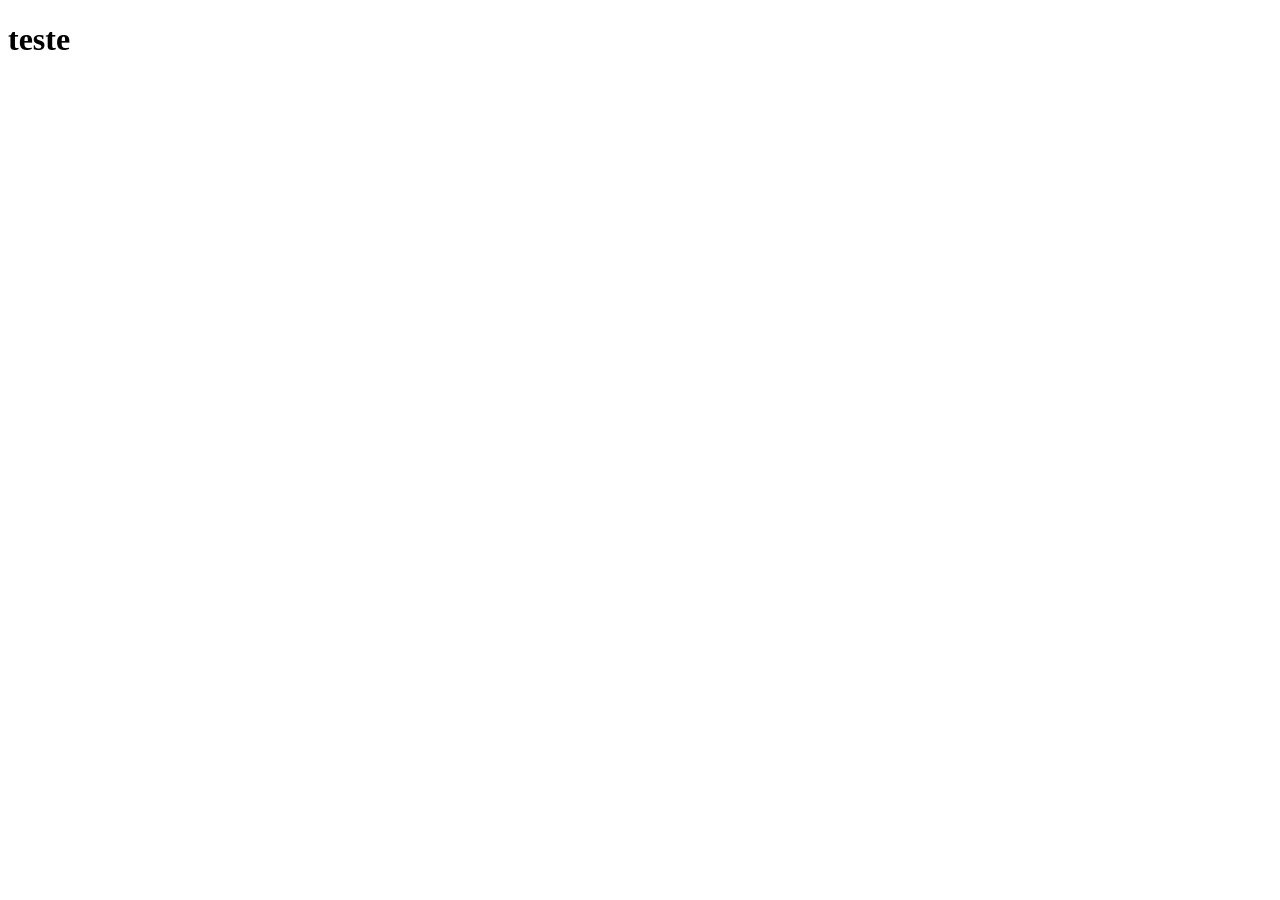
==== index.HTML @ 0f0cb4ee "first commit" ====
<!DOCTYPE html>
<html lang="pt-br">
<head>
    <meta charset="UTF-8">
    <meta name="viewport" content="width=device-width, initial-scale=1.0">
    <title>Home Page</title>
</head>
<body>
    <h1> teste </h1>




</body>
</html>
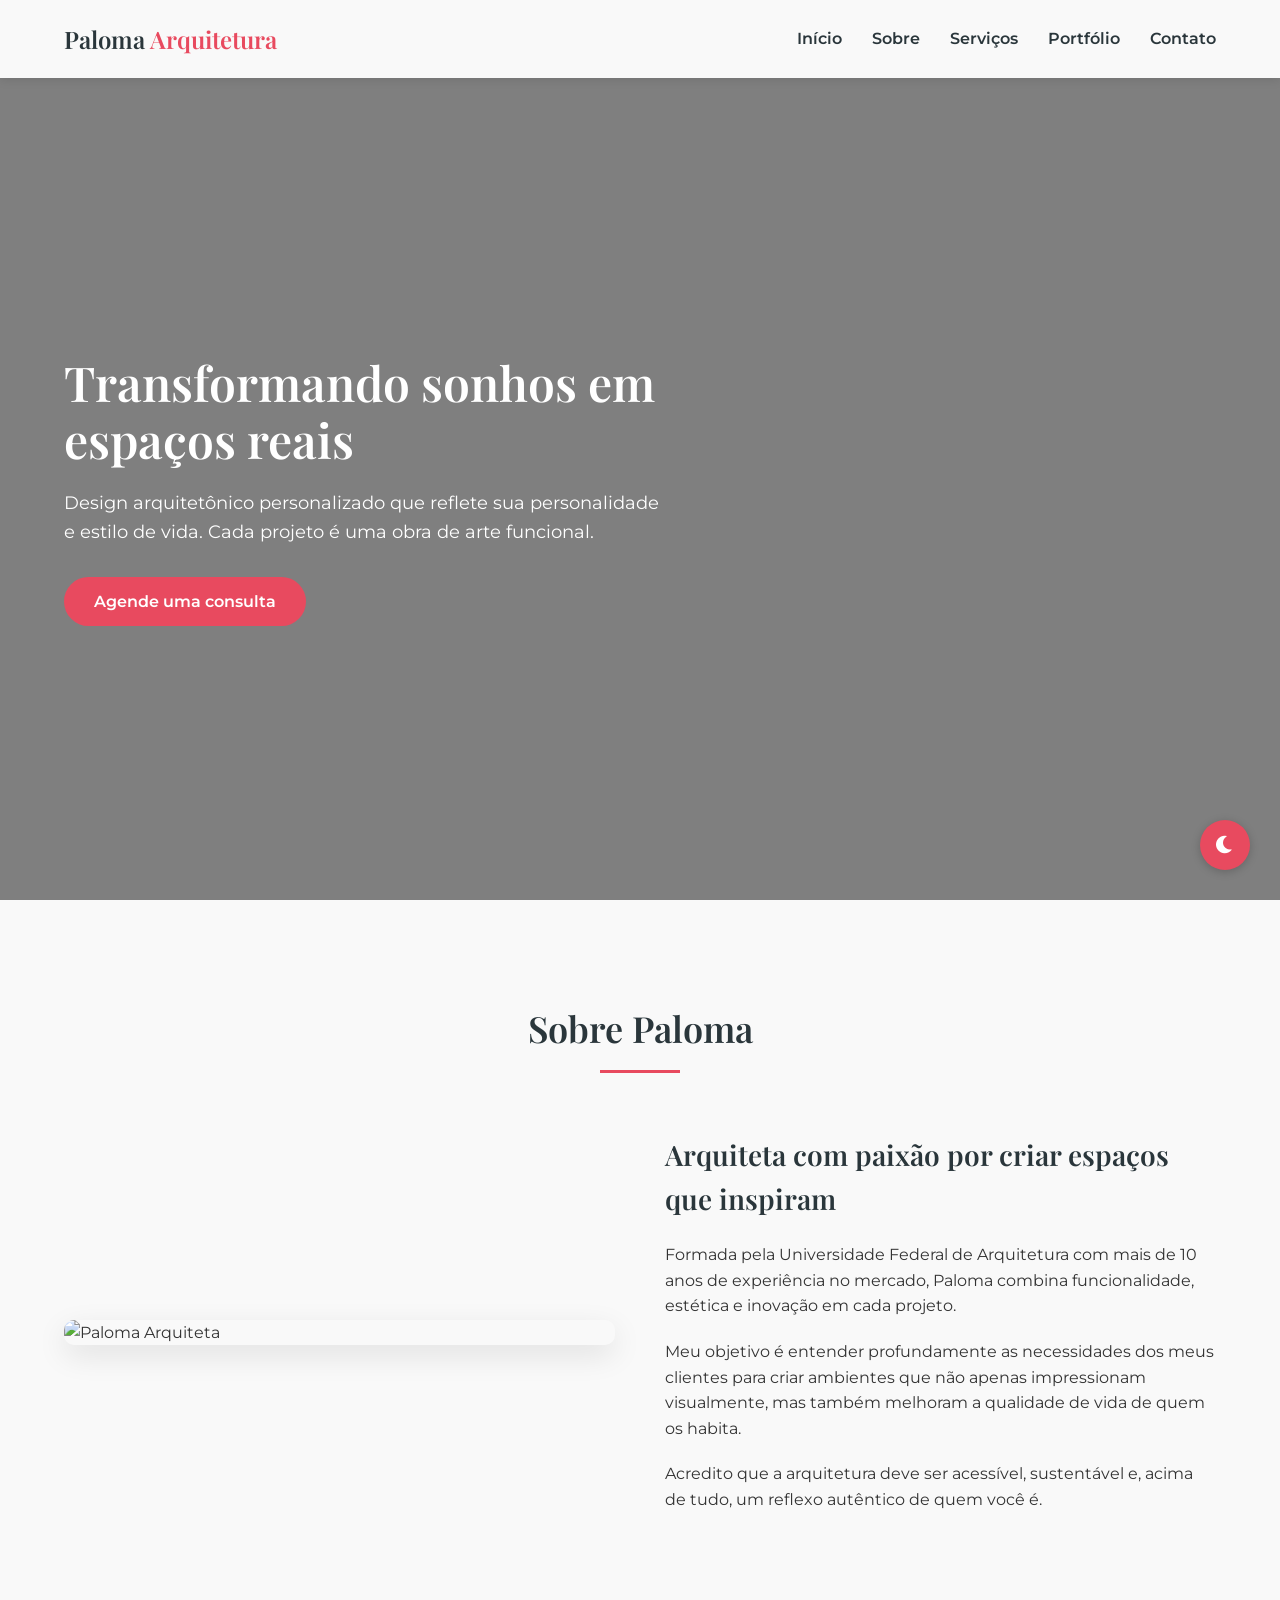
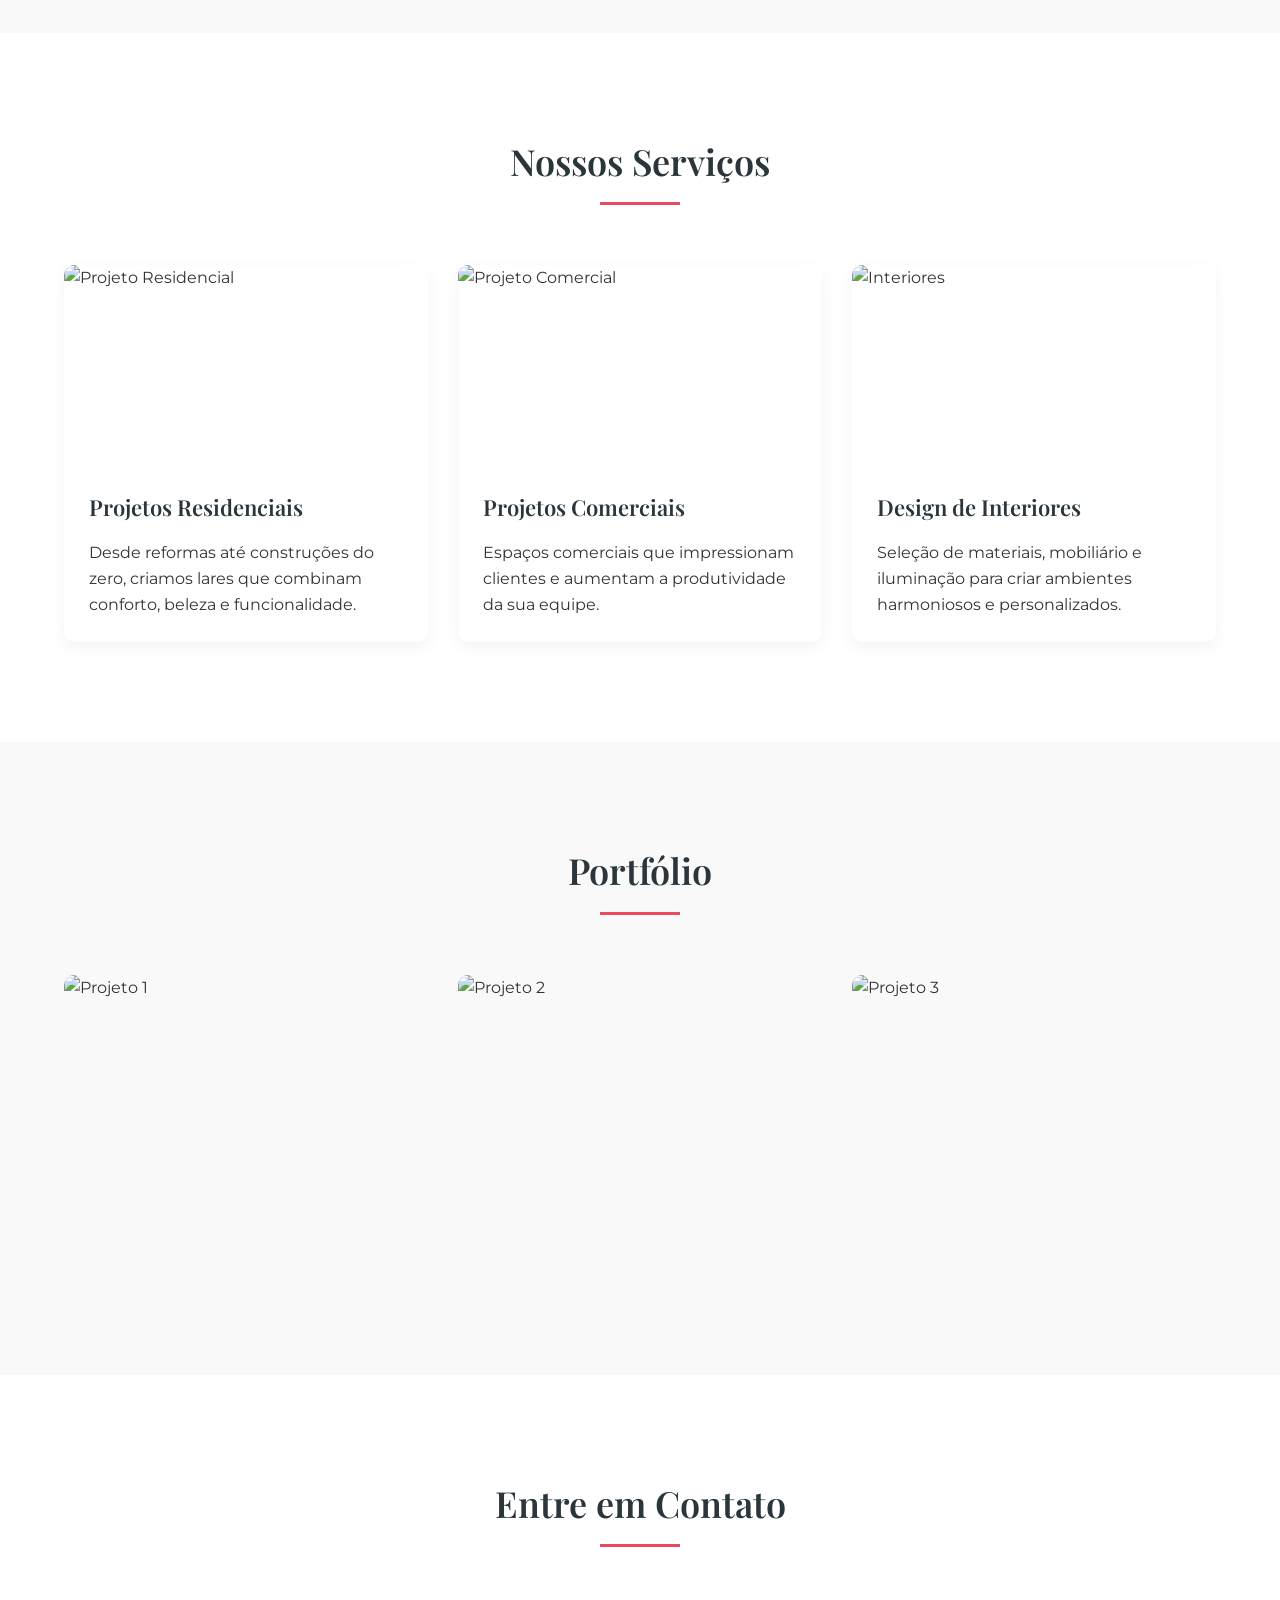
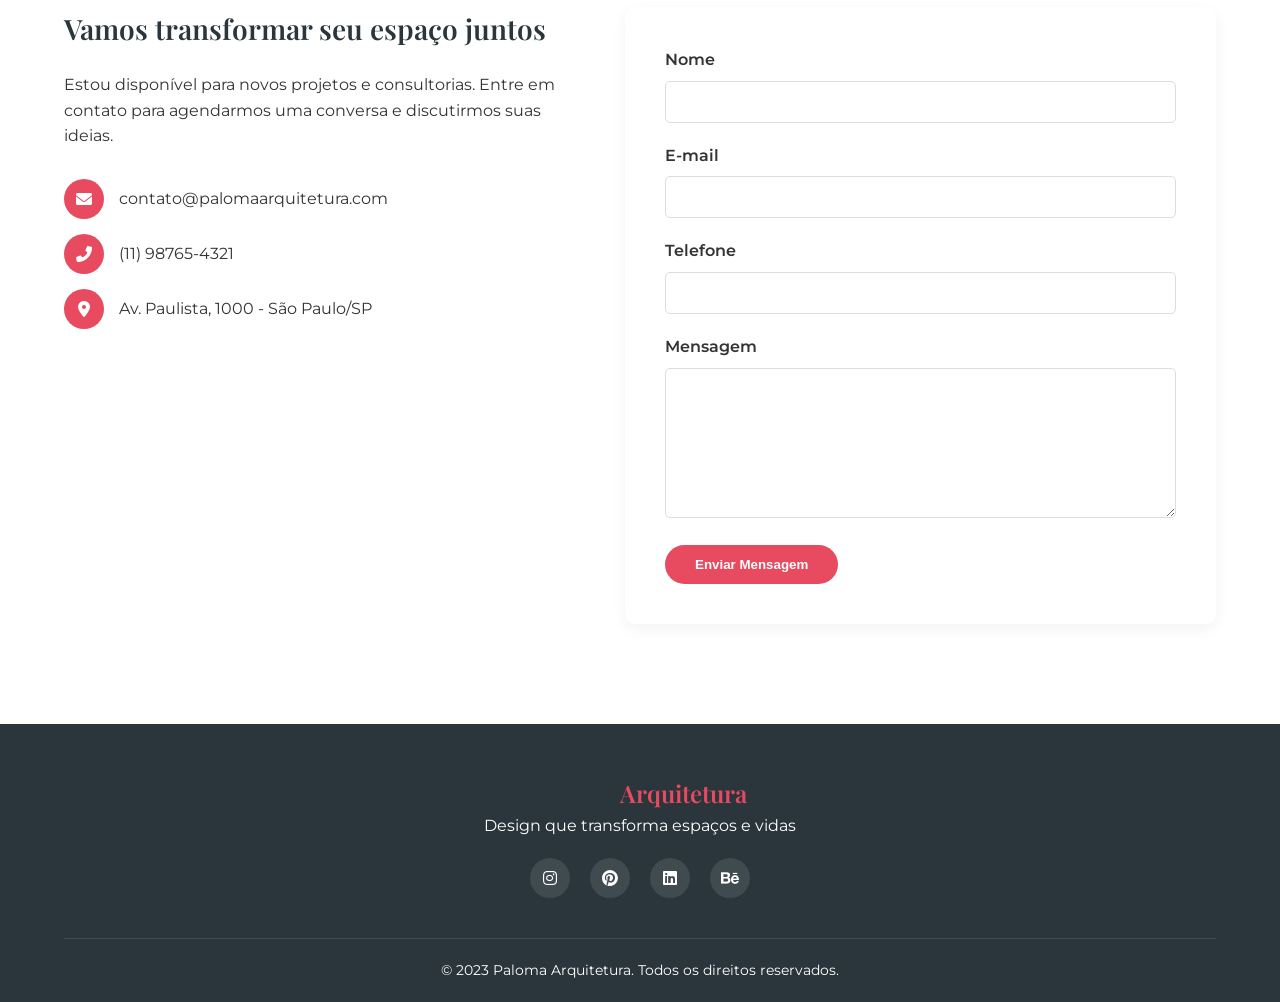
==== commit bc567e62: "index.html e style.css implementados com sucesso." ====
--- a/index.HTML
+++ b/index.HTML
@@ -1,15 +1,238 @@
 <!DOCTYPE html>
-<html lang="pt-br">
+<html lang="pt-BR">
 <head>
     <meta charset="UTF-8">
     <meta name="viewport" content="width=device-width, initial-scale=1.0">
-    <title>Home Page</title>
+    <title>Paloma Arquitetura - Design que transforma espaços</title>
+    <link rel="stylesheet" href="style.css">
+    <link rel="stylesheet" href="https://fonts.googleapis.com/css2?family=Montserrat:wght@300;400;600;700&family=Playfair+Display:wght@400;600&display=swap">
+    <link rel="stylesheet" href="https://cdnjs.cloudflare.com/ajax/libs/font-awesome/6.0.0-beta3/css/all.min.css">
 </head>
 <body>
-    <h1> teste </h1>
-
-
-
-
+    <!-- Botão de Toggle para Dark Mode -->
+    <button id="theme-toggle" class="theme-toggle">
+        <i class="fas fa-moon"></i>
+    </button>
+
+    <!-- Header -->
+    <header>
+        <div class="container header-content">
+            <div class="logo">Paloma <span>Arquitetura</span></div>
+            <nav>
+                <ul>
+                    <li><a href="#home">Início</a></li>
+                    <li><a href="#about">Sobre</a></li>
+                    <li><a href="#services">Serviços</a></li>
+                    <li><a href="#portfolio">Portfólio</a></li>
+                    <li><a href="#contact">Contato</a></li>
+                </ul>
+            </nav>
+        </div>
+    </header>
+
+    <!-- Hero Section -->
+    <section class="hero" id="home">
+        <div class="container">
+            <div class="hero-content">
+                <h1>Transformando sonhos em espaços reais</h1>
+                <p>Design arquitetônico personalizado que reflete sua personalidade e estilo de vida. Cada projeto é uma obra de arte funcional.</p>
+                <a href="#contact" class="btn">Agende uma consulta</a>
+            </div>
+        </div>
+    </section>
+
+    <!-- About Section -->
+    <section class="about" id="about">
+        <div class="container">
+            <div class="section-title">
+                <h2>Sobre Paloma</h2>
+            </div>
+            <div class="about-content">
+                <div class="about-img">
+                    <img src="https://images.unsplash.com/photo-1573496359142-b8d87734a5a2?ixlib=rb-1.2.1&auto=format&fit=crop&w=634&q=80" alt="Paloma Arquiteta">
+                </div>
+                <div class="about-text">
+                    <h3>Arquiteta com paixão por criar espaços que inspiram</h3>
+                    <p>Formada pela Universidade Federal de Arquitetura com mais de 10 anos de experiência no mercado, Paloma combina funcionalidade, estética e inovação em cada projeto.</p>
+                    <p>Meu objetivo é entender profundamente as necessidades dos meus clientes para criar ambientes que não apenas impressionam visualmente, mas também melhoram a qualidade de vida de quem os habita.</p>
+                    <p>Acredito que a arquitetura deve ser acessível, sustentável e, acima de tudo, um reflexo autêntico de quem você é.</p>
+                </div>
+            </div>
+        </div>
+    </section>
+
+    <!-- Services Section -->
+    <section class="services" id="services">
+        <div class="container">
+            <div class="section-title">
+                <h2>Nossos Serviços</h2>
+            </div>
+            <div class="services-grid">
+                <div class="service-card">
+                    <div class="service-img">
+                        <img src="https://images.unsplash.com/photo-1583847268964-b28dc8f51f92?ixlib=rb-1.2.1&auto=format&fit=crop&w=634&q=80" alt="Projeto Residencial">
+                    </div>
+                    <div class="service-content">
+                        <h3>Projetos Residenciais</h3>
+                        <p>Desde reformas até construções do zero, criamos lares que combinam conforto, beleza e funcionalidade.</p>
+                    </div>
+                </div>
+                <div class="service-card">
+                    <div class="service-img">
+                        <img src="https://images.unsplash.com/photo-1497366811353-6870744d04b2?ixlib=rb-1.2.1&auto=format&fit=crop&w=1350&q=80" alt="Projeto Comercial">
+                    </div>
+                    <div class="service-content">
+                        <h3>Projetos Comerciais</h3>
+                        <p>Espaços comerciais que impressionam clientes e aumentam a produtividade da sua equipe.</p>
+                    </div>
+                </div>
+                <div class="service-card">
+                    <div class="service-img">
+                        <img src="https://images.unsplash.com/photo-1600585154340-be6161a56a0c?ixlib=rb-1.2.1&auto=format&fit=crop&w=1350&q=80" alt="Interiores">
+                    </div>
+                    <div class="service-content">
+                        <h3>Design de Interiores</h3>
+                        <p>Seleção de materiais, mobiliário e iluminação para criar ambientes harmoniosos e personalizados.</p>
+                    </div>
+                </div>
+            </div>
+        </div>
+    </section>
+
+    <!-- Portfolio Section -->
+    <section class="portfolio" id="portfolio">
+        <div class="container">
+            <div class="section-title">
+                <h2>Portfólio</h2>
+            </div>
+            <div class="portfolio-grid">
+                <div class="portfolio-item">
+                    <img src="https://images.unsplash.com/photo-1600121848594-d8644e57abab?ixlib=rb-1.2.1&auto=format&fit=crop&w=1350&q=80" alt="Projeto 1">
+                    <div class="portfolio-overlay">
+                        <h3>Casa Moderna</h3>
+                        <p>São Paulo - 2022</p>
+                        <a href="#" class="btn">Ver detalhes</a>
+                    </div>
+                </div>
+                <div class="portfolio-item">
+                    <img src="https://images.unsplash.com/photo-1600566752355-35792bedcfea?ixlib=rb-1.2.1&auto=format&fit=crop&w=1350&q=80" alt="Projeto 2">
+                    <div class="portfolio-overlay">
+                        <h3>Loja Conceito</h3>
+                        <p>Rio de Janeiro - 2021</p>
+                        <a href="#" class="btn">Ver detalhes</a>
+                    </div>
+                </div>
+                <div class="portfolio-item">
+                    <img src="https://images.unsplash.com/photo-1600210492493-0946911123ea?ixlib=rb-1.2.1&auto=format&fit=crop&w=1350&q=80" alt="Projeto 3">
+                    <div class="portfolio-overlay">
+                        <h3>Apartamento Minimalista</h3>
+                        <p>Belo Horizonte - 2023</p>
+                        <a href="#" class="btn">Ver detalhes</a>
+                    </div>
+                </div>
+            </div>
+        </div>
+    </section>
+
+    <!-- Contact Section -->
+    <section class="contact" id="contact">
+        <div class="container">
+            <div class="section-title">
+                <h2>Entre em Contato</h2>
+            </div>
+            <div class="contact-content">
+                <div class="contact-info">
+                    <h3>Vamos transformar seu espaço juntos</h3>
+                    <p>Estou disponível para novos projetos e consultorias. Entre em contato para agendarmos uma conversa e discutirmos suas ideias.</p>
+                    <div class="contact-details">
+                        <div>
+                            <i class="fas fa-envelope"></i>
+                            <span>contato@palomaarquitetura.com</span>
+                        </div>
+                        <div>
+                            <i class="fas fa-phone-alt"></i>
+                            <span>(11) 98765-4321</span>
+                        </div>
+                        <div>
+                            <i class="fas fa-map-marker-alt"></i>
+                            <span>Av. Paulista, 1000 - São Paulo/SP</span>
+                        </div>
+                    </div>
+                </div>
+                <div class="contact-form">
+                    <form id="contactForm">
+                        <div class="form-group">
+                            <label for="name">Nome</label>
+                            <input type="text" id="name" required>
+                        </div>
+                        <div class="form-group">
+                            <label for="email">E-mail</label>
+                            <input type="email" id="email" required>
+                        </div>
+                        <div class="form-group">
+                            <label for="phone">Telefone</label>
+                            <input type="tel" id="phone">
+                        </div>
+                        <div class="form-group">
+                            <label for="message">Mensagem</label>
+                            <textarea id="message" required></textarea>
+                        </div>
+                        <button type="submit" class="btn">Enviar Mensagem</button>
+                    </form>
+                </div>
+            </div>
+        </div>
+    </section>
+
+    <!-- Footer -->
+    <footer>
+        <div class="container">
+            <div class="footer-content">
+                <div class="logo">Paloma <span>Arquitetura</span></div>
+                <p>Design que transforma espaços e vidas</p>
+                <div class="social-links">
+                    <a href="#"><i class="fab fa-instagram"></i></a>
+                    <a href="#"><i class="fab fa-pinterest"></i></a>
+                    <a href="#"><i class="fab fa-linkedin"></i></a>
+                    <a href="#"><i class="fab fa-behance"></i></a>
+                </div>
+            </div>
+            <div class="copyright">
+                <p>&copy; 2023 Paloma Arquitetura. Todos os direitos reservados.</p>
+            </div>
+        </div>
+    </footer>
+
+    <script>
+        // Dark Mode Toggle
+        const themeToggle = document.getElementById('theme-toggle');
+        const icon = themeToggle.querySelector('i');
+        
+        // Verifica o tema salvo no localStorage
+        const currentTheme = localStorage.getItem('theme');
+        if (currentTheme === 'dark') {
+            document.body.classList.add('dark-theme');
+            icon.classList.replace('fa-moon', 'fa-sun');
+        }
+        
+        themeToggle.addEventListener('click', () => {
+            document.body.classList.toggle('dark-theme');
+            
+            if (document.body.classList.contains('dark-theme')) {
+                icon.classList.replace('fa-moon', 'fa-sun');
+                localStorage.setItem('theme', 'dark');
+            } else {
+                icon.classList.replace('fa-sun', 'fa-moon');
+                localStorage.setItem('theme', 'light');
+            }
+        });
+        
+        // Form submission
+        document.getElementById('contactForm').addEventListener('submit', function(e) {
+            e.preventDefault();
+            alert('Mensagem enviada com sucesso! Entraremos em contato em breve.');
+            this.reset();
+        });
+    </script>
 </body>
 </html>
--- a/style.css
+++ b/style.css
@@ -0,0 +1,497 @@
+:root {
+    --primary: #2a363b;
+    --secondary: #e84a5f;
+    --light: #f9f9f9;
+    --dark: #1a1a1a;
+    --text: #333333;
+    --bg: #ffffff;
+    --card-bg: #ffffff;
+    --header-bg: #f9f9f9;
+    --footer-bg: #2a363b;
+    --input-bg: #ffffff;
+    --input-border: #dddddd;
+}
+
+/* Dark Theme Variables */
+.dark-theme {
+    --primary: #e84a5f;
+    --secondary: #2a363b;
+    --light: #1a1a1a;
+    --dark: #f9f9f9;
+    --text: #f0f0f0;
+    --bg: #121212;
+    --card-bg: #1e1e1e;
+    --header-bg: #121212;
+    --footer-bg: #000000;
+    --input-bg: #1e1e1e;
+    --input-border: #333333;
+}
+
+* {
+    margin: 0;
+    padding: 0;
+    box-sizing: border-box;
+    transition: background-color 0.3s, color 0.3s;
+}
+
+body {
+    font-family: 'Montserrat', sans-serif;
+    color: var(--text);
+    line-height: 1.6;
+    background-color: var(--bg);
+}
+
+h1, h2, h3 {
+    font-family: 'Playfair Display', serif;
+    font-weight: 600;
+    color: var(--primary);
+}
+
+.container {
+    width: 90%;
+    max-width: 1200px;
+    margin: 0 auto;
+}
+
+/* Theme Toggle Button */
+.theme-toggle {
+    position: fixed;
+    bottom: 30px;
+    right: 30px;
+    width: 50px;
+    height: 50px;
+    border-radius: 50%;
+    background-color: var(--secondary);
+    color: white;
+    border: none;
+    cursor: pointer;
+    z-index: 1000;
+    display: flex;
+    justify-content: center;
+    align-items: center;
+    box-shadow: 0 2px 10px rgba(0,0,0,0.2);
+}
+
+.theme-toggle i {
+    font-size: 20px;
+}
+
+/* Header */
+header {
+    background-color: var(--header-bg);
+    padding: 20px 0;
+    box-shadow: 0 2px 10px rgba(0,0,0,0.1);
+    position: fixed;
+    width: 100%;
+    z-index: 1000;
+}
+
+.header-content {
+    display: flex;
+    justify-content: space-between;
+    align-items: center;
+}
+
+.logo {
+    font-family: 'Playfair Display', serif;
+    font-size: 24px;
+    font-weight: 600;
+    color: var(--primary);
+}
+
+.logo span {
+    color: var(--secondary);
+}
+
+nav ul {
+    display: flex;
+    list-style: none;
+}
+
+nav ul li {
+    margin-left: 30px;
+}
+
+nav ul li a {
+    text-decoration: none;
+    color: var(--primary);
+    font-weight: 600;
+    transition: color 0.3s;
+}
+
+nav ul li a:hover {
+    color: var(--secondary);
+}
+
+/* Hero Section */
+.hero {
+    height: 100vh;
+    background: linear-gradient(rgba(0,0,0,0.5), rgba(0,0,0,0.5)), url('https://images.unsplash.com/photo-1487958449943-2429e8be8625?ixlib=rb-1.2.1&auto=format&fit=crop&w=1350&q=80');
+    background-size: cover;
+    background-position: center;
+    display: flex;
+    align-items: center;
+    color: white;
+    padding-top: 80px;
+}
+
+.hero-content {
+    max-width: 600px;
+}
+
+.hero h1 {
+    font-size: 48px;
+    margin-bottom: 20px;
+    line-height: 1.2;
+    color: white;
+}
+
+.hero p {
+    font-size: 18px;
+    margin-bottom: 30px;
+}
+
+.btn {
+    display: inline-block;
+    background-color: var(--secondary);
+    color: white;
+    padding: 12px 30px;
+    border-radius: 30px;
+    text-decoration: none;
+    font-weight: 600;
+    transition: all 0.3s;
+    border: none;
+    cursor: pointer;
+}
+
+.btn:hover {
+    background-color: var(--primary);
+    transform: translateY(-3px);
+}
+
+/* About Section */
+.about {
+    padding: 100px 0;
+    background-color: var(--light);
+}
+
+.section-title {
+    text-align: center;
+    margin-bottom: 60px;
+}
+
+.section-title h2 {
+    font-size: 36px;
+    color: var(--primary);
+    position: relative;
+    display: inline-block;
+    padding-bottom: 15px;
+}
+
+.section-title h2::after {
+    content: '';
+    position: absolute;
+    bottom: 0;
+    left: 50%;
+    transform: translateX(-50%);
+    width: 80px;
+    height: 3px;
+    background-color: var(--secondary);
+}
+
+.about-content {
+    display: flex;
+    align-items: center;
+    gap: 50px;
+}
+
+.about-img {
+    flex: 1;
+    border-radius: 10px;
+    overflow: hidden;
+    box-shadow: 0 10px 30px rgba(0,0,0,0.1);
+}
+
+.about-img img {
+    width: 100%;
+    height: auto;
+    display: block;
+}
+
+.about-text {
+    flex: 1;
+}
+
+.about-text h3 {
+    font-size: 28px;
+    margin-bottom: 20px;
+}
+
+.about-text p {
+    margin-bottom: 20px;
+}
+
+/* Services Section */
+.services {
+    padding: 100px 0;
+    background-color: var(--bg);
+}
+
+.services-grid {
+    display: grid;
+    grid-template-columns: repeat(auto-fit, minmax(300px, 1fr));
+    gap: 30px;
+}
+
+.service-card {
+    background-color: var(--card-bg);
+    border-radius: 10px;
+    overflow: hidden;
+    box-shadow: 0 5px 15px rgba(0,0,0,0.05);
+    transition: transform 0.3s, box-shadow 0.3s;
+}
+
+.service-card:hover {
+    transform: translateY(-10px);
+    box-shadow: 0 15px 30px rgba(0,0,0,0.1);
+}
+
+.service-img {
+    height: 200px;
+    overflow: hidden;
+}
+
+.service-img img {
+    width: 100%;
+    height: 100%;
+    object-fit: cover;
+    transition: transform 0.5s;
+}
+
+.service-card:hover .service-img img {
+    transform: scale(1.1);
+}
+
+.service-content {
+    padding: 25px;
+}
+
+.service-content h3 {
+    font-size: 22px;
+    margin-bottom: 15px;
+}
+
+/* Portfolio Section */
+.portfolio {
+    padding: 100px 0;
+    background-color: var(--light);
+}
+
+.portfolio-grid {
+    display: grid;
+    grid-template-columns: repeat(auto-fit, minmax(350px, 1fr));
+    gap: 30px;
+}
+
+.portfolio-item {
+    position: relative;
+    border-radius: 10px;
+    overflow: hidden;
+    height: 300px;
+}
+
+.portfolio-item img {
+    width: 100%;
+    height: 100%;
+    object-fit: cover;
+    transition: transform 0.5s;
+}
+
+.portfolio-overlay {
+    position: absolute;
+    top: 0;
+    left: 0;
+    width: 100%;
+    height: 100%;
+    background: rgba(42, 54, 59, 0.8);
+    display: flex;
+    flex-direction: column;
+    justify-content: center;
+    align-items: center;
+    opacity: 0;
+    transition: opacity 0.3s;
+}
+
+.portfolio-item:hover .portfolio-overlay {
+    opacity: 1;
+}
+
+.portfolio-item:hover img {
+    transform: scale(1.1);
+}
+
+.portfolio-overlay h3 {
+    color: white;
+    font-size: 24px;
+    margin-bottom: 10px;
+}
+
+.portfolio-overlay p {
+    color: rgba(255,255,255,0.8);
+    margin-bottom: 20px;
+}
+
+/* Contact Section */
+.contact {
+    padding: 100px 0;
+    background-color: var(--bg);
+}
+
+.contact-content {
+    display: flex;
+    gap: 50px;
+}
+
+.contact-info {
+    flex: 1;
+}
+
+.contact-info h3 {
+    font-size: 28px;
+    margin-bottom: 20px;
+}
+
+.contact-info p {
+    margin-bottom: 30px;
+}
+
+.contact-details {
+    margin-bottom: 30px;
+}
+
+.contact-details div {
+    display: flex;
+    align-items: center;
+    margin-bottom: 15px;
+}
+
+.contact-details i {
+    width: 40px;
+    height: 40px;
+    background-color: var(--secondary);
+    color: white;
+    border-radius: 50%;
+    display: flex;
+    justify-content: center;
+    align-items: center;
+    margin-right: 15px;
+}
+
+.contact-form {
+    flex: 1;
+    background-color: var(--card-bg);
+    padding: 40px;
+    border-radius: 10px;
+    box-shadow: 0 5px 15px rgba(0,0,0,0.05);
+}
+
+.form-group {
+    margin-bottom: 20px;
+}
+
+.form-group label {
+    display: block;
+    margin-bottom: 8px;
+    font-weight: 600;
+}
+
+.form-group input,
+.form-group textarea {
+    width: 100%;
+    padding: 12px 15px;
+    border: 1px solid var(--input-border);
+    border-radius: 5px;
+    font-family: 'Montserrat', sans-serif;
+    background-color: var(--input-bg);
+    color: var(--text);
+}
+
+.form-group textarea {
+    height: 150px;
+}
+
+/* Footer */
+footer {
+    background-color: var(--footer-bg);
+    color: white;
+    padding: 50px 0 20px;
+    text-align: center;
+}
+
+.footer-content {
+    margin-bottom: 40px;
+}
+
+.social-links {
+    display: flex;
+    justify-content: center;
+    margin: 20px 0;
+}
+
+.social-links a {
+    display: flex;
+    justify-content: center;
+    align-items: center;
+    width: 40px;
+    height: 40px;
+    background-color: rgba(255,255,255,0.1);
+    border-radius: 50%;
+    margin: 0 10px;
+    color: white;
+    text-decoration: none;
+    transition: all 0.3s;
+}
+
+.social-links a:hover {
+    background-color: var(--secondary);
+    transform: translateY(-3px);
+}
+
+.copyright {
+    padding-top: 20px;
+    border-top: 1px solid rgba(255,255,255,0.1);
+    font-size: 14px;
+}
+
+/* Responsive */
+@media (max-width: 768px) {
+    .hero h1 {
+        font-size: 36px;
+    }
+    
+    .about-content {
+        flex-direction: column;
+    }
+    
+    .contact-content {
+        flex-direction: column;
+    }
+    
+    .portfolio-grid {
+        grid-template-columns: 1fr;
+    }
+    
+    nav ul {
+        display: none;
+    }
+}
+
+@media (max-width: 480px) {
+    .hero h1 {
+        font-size: 28px;
+    }
+    
+    .section-title h2 {
+        font-size: 28px;
+    }
+}
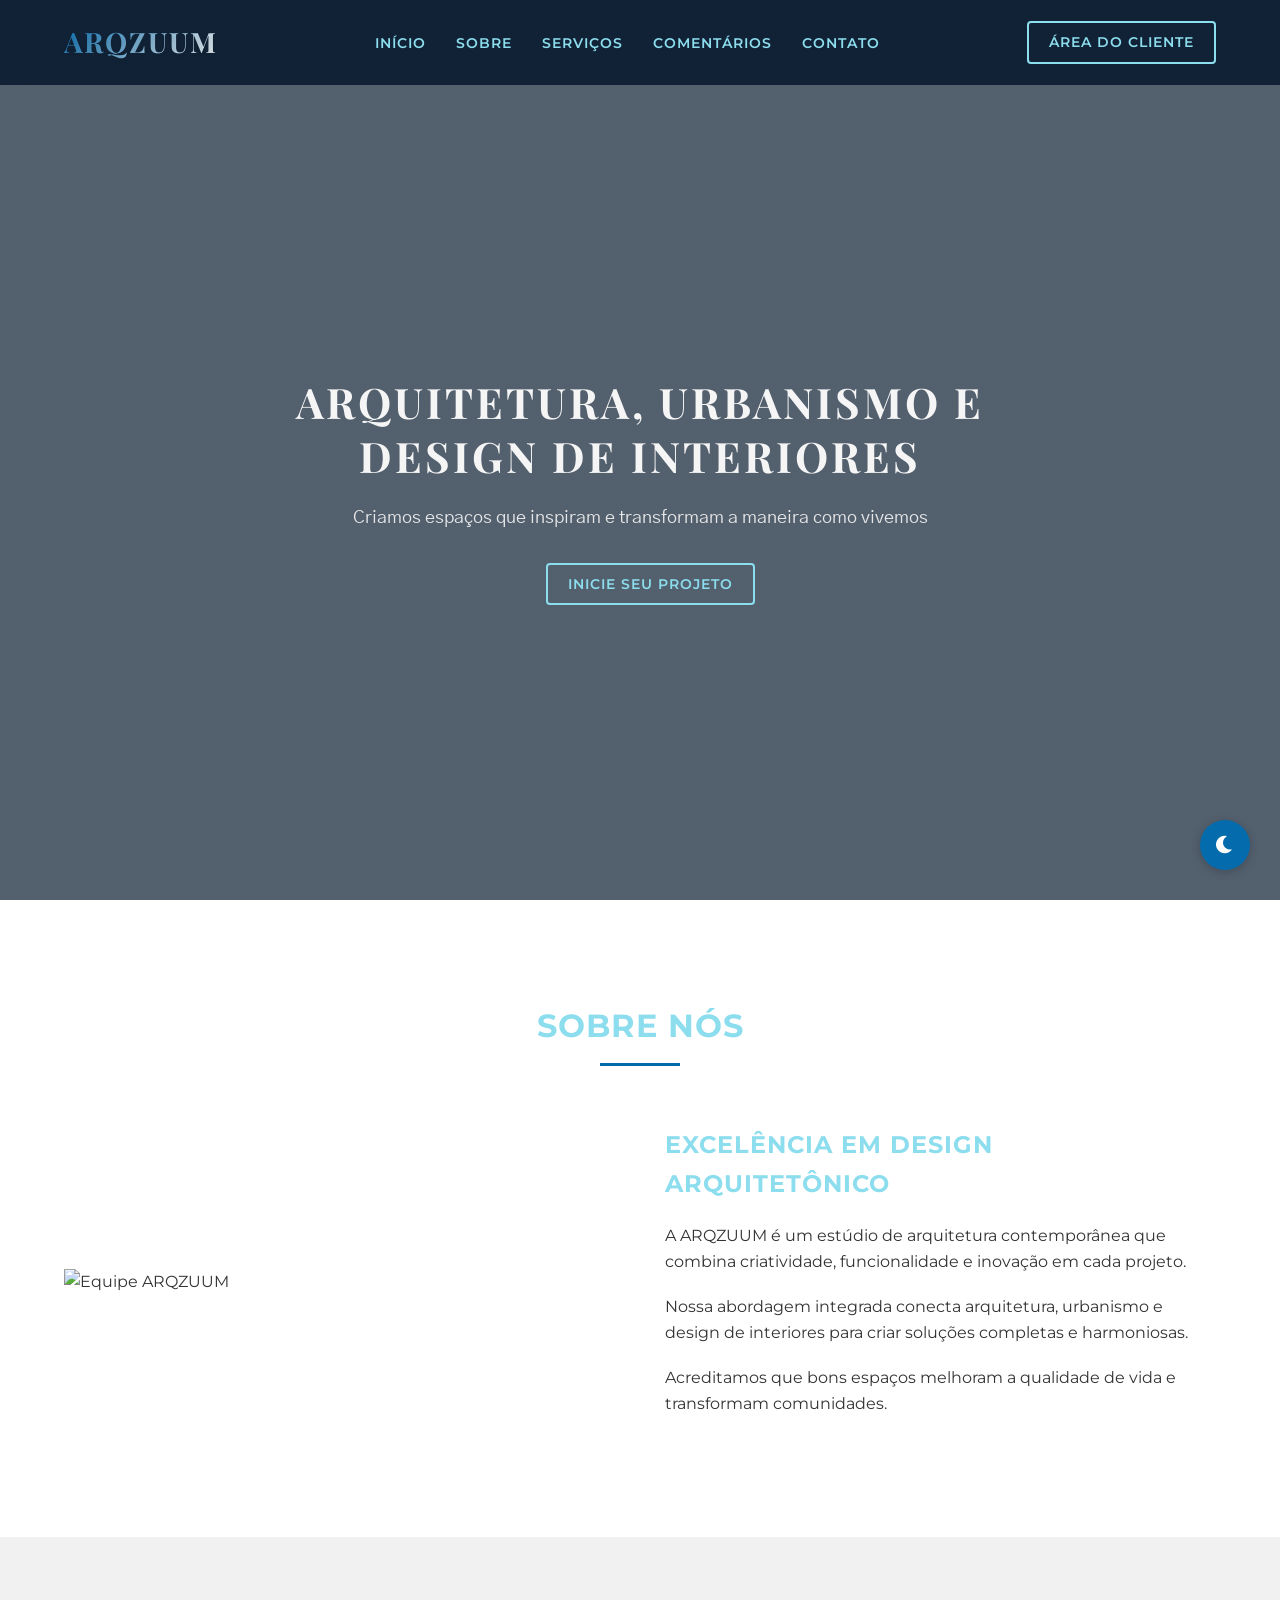
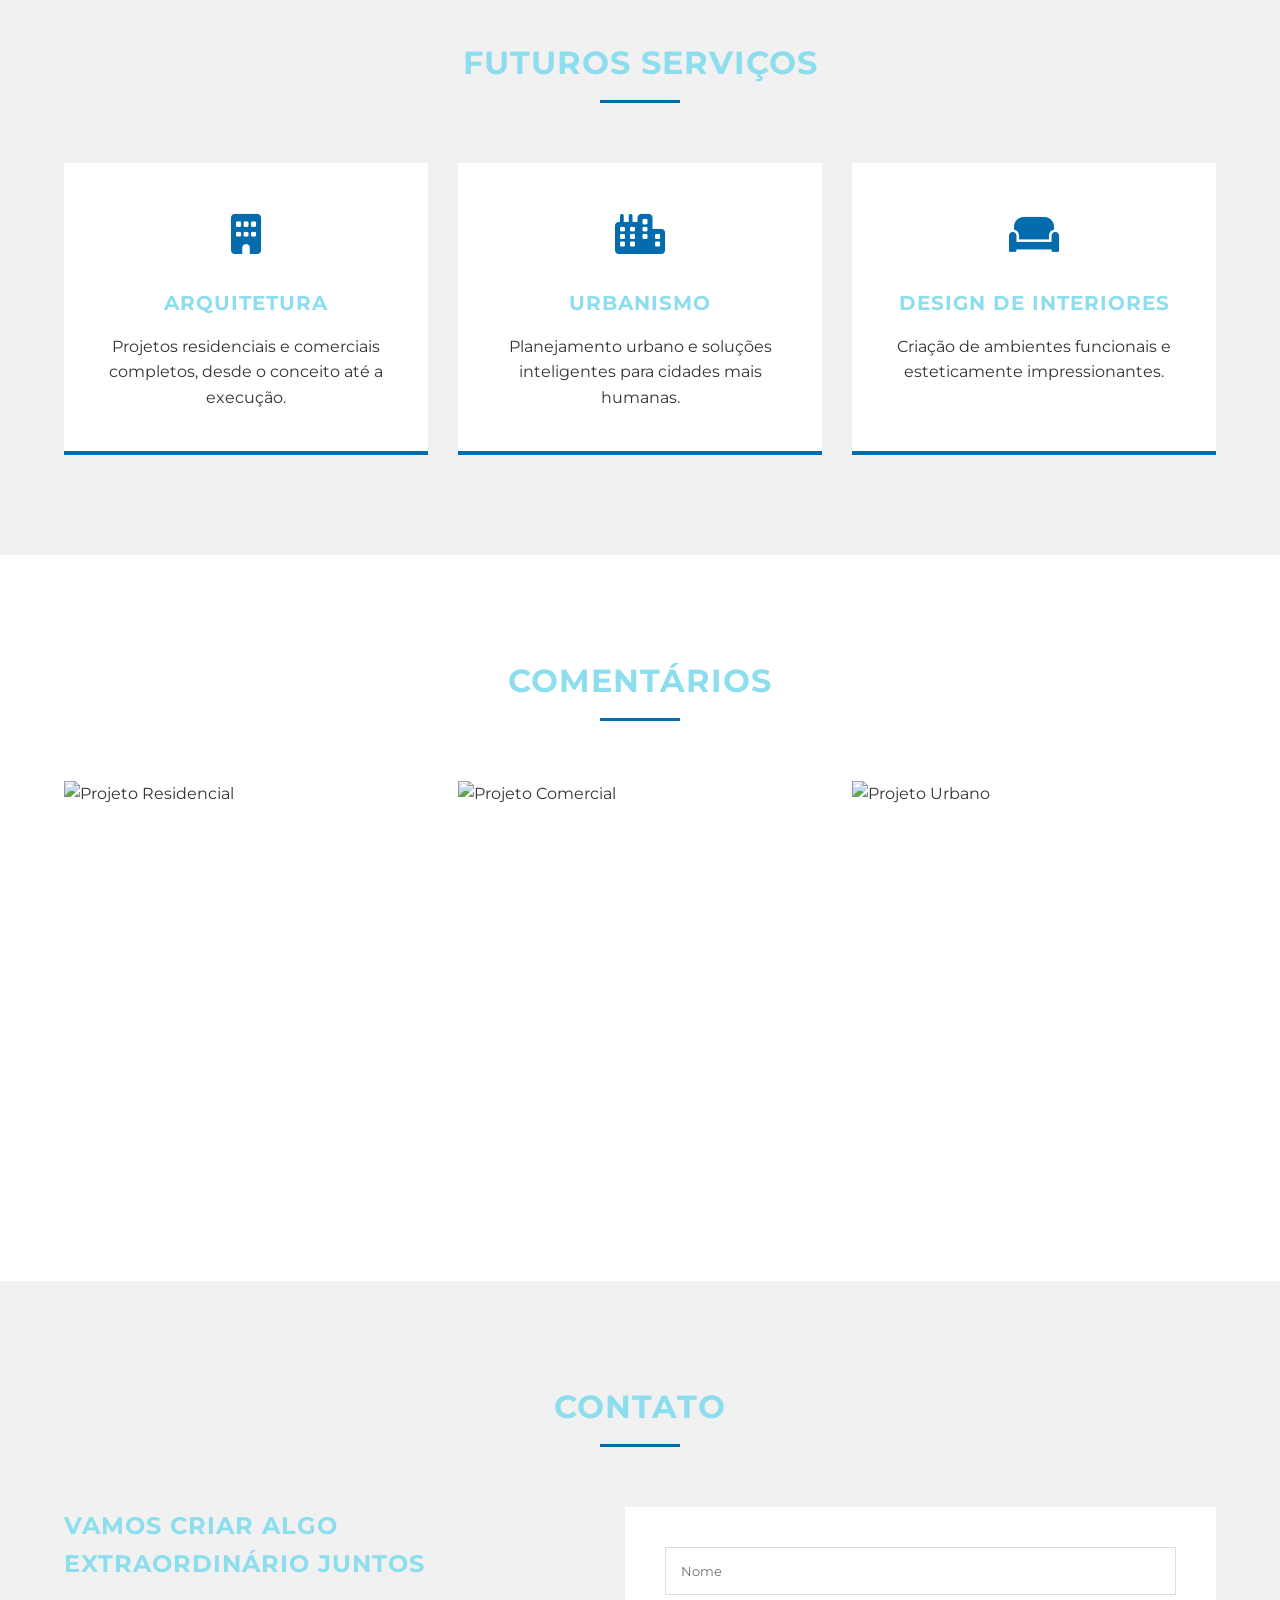
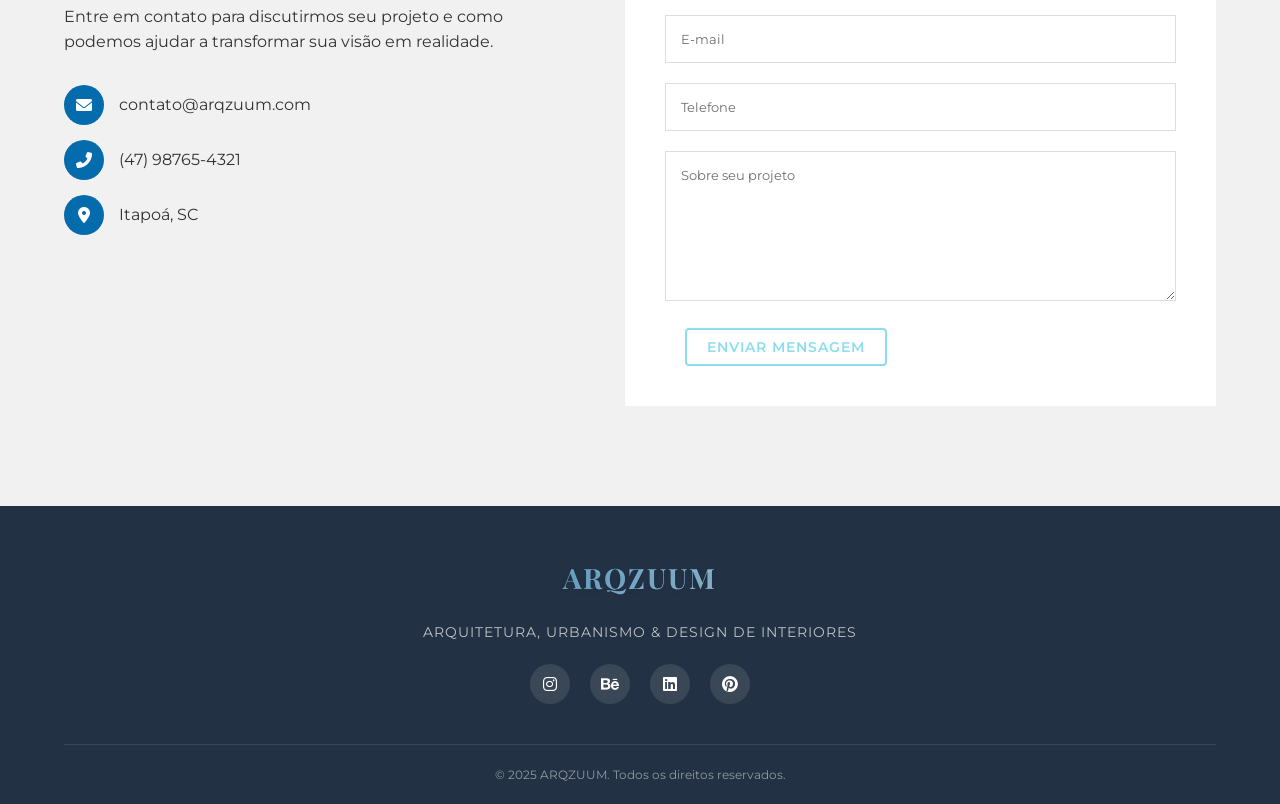
==== commit 3e882ab3: "modificações feitas" ====
--- a/index.HTML
+++ b/index.HTML
@@ -3,9 +3,9 @@
 <head>
     <meta charset="UTF-8">
     <meta name="viewport" content="width=device-width, initial-scale=1.0">
-    <title>Paloma Arquitetura - Design que transforma espaços</title>
+    <title>ARQZUUM | Arquitetura, Urbanismo & Design de Interiores</title>
     <link rel="stylesheet" href="style.css">
-    <link rel="stylesheet" href="https://fonts.googleapis.com/css2?family=Montserrat:wght@300;400;600;700&family=Playfair+Display:wght@400;600&display=swap">
+    <link rel="stylesheet" href="https://fonts.googleapis.com/css2?family=Montserrat:wght@300;400;600;700&display=swap">
     <link rel="stylesheet" href="https://cdnjs.cloudflare.com/ajax/libs/font-awesome/6.0.0-beta3/css/all.min.css">
 </head>
 <body>
@@ -14,19 +14,20 @@
         <i class="fas fa-moon"></i>
     </button>
 
-    <!-- Header -->
+    <!-- Nav Bar -->
     <header>
         <div class="container header-content">
-            <div class="logo">Paloma <span>Arquitetura</span></div>
+            <div class="logo">ARQZUUM</div>
             <nav>
                 <ul>
                     <li><a href="#home">Início</a></li>
                     <li><a href="#about">Sobre</a></li>
                     <li><a href="#services">Serviços</a></li>
-                    <li><a href="#portfolio">Portfólio</a></li>
+                    <li><a href="#comment">Comentários</a></li>
                     <li><a href="#contact">Contato</a></li>
                 </ul>
             </nav>
+            <a href="login.html" class="btn-login">Área do Cliente</a>
         </div>
     </header>
 
@@ -34,9 +35,9 @@
     <section class="hero" id="home">
         <div class="container">
             <div class="hero-content">
-                <h1>Transformando sonhos em espaços reais</h1>
-                <p>Design arquitetônico personalizado que reflete sua personalidade e estilo de vida. Cada projeto é uma obra de arte funcional.</p>
-                <a href="#contact" class="btn">Agende uma consulta</a>
+                <h1>ARQUITETURA, URBANISMO E DESIGN DE INTERIORES</h1>
+                <p>Criamos espaços que inspiram e transformam a maneira como vivemos</p>
+                <a href="#contact" class="btn-login">Inicie seu projeto</a>
             </div>
         </div>
     </section>
@@ -45,17 +46,17 @@
     <section class="about" id="about">
         <div class="container">
             <div class="section-title">
-                <h2>Sobre Paloma</h2>
+                <h2>Sobre Nós</h2>
             </div>
             <div class="about-content">
                 <div class="about-img">
-                    <img src="https://images.unsplash.com/photo-1573496359142-b8d87734a5a2?ixlib=rb-1.2.1&auto=format&fit=crop&w=634&q=80" alt="Paloma Arquiteta">
+                    <img src="https://images.unsplash.com/photo-1582268611958-ebfd161ef9cf?ixlib=rb-1.2.1&auto=format&fit=crop&w=1350&q=80" alt="Equipe ARQZUUM">
                 </div>
                 <div class="about-text">
-                    <h3>Arquiteta com paixão por criar espaços que inspiram</h3>
-                    <p>Formada pela Universidade Federal de Arquitetura com mais de 10 anos de experiência no mercado, Paloma combina funcionalidade, estética e inovação em cada projeto.</p>
-                    <p>Meu objetivo é entender profundamente as necessidades dos meus clientes para criar ambientes que não apenas impressionam visualmente, mas também melhoram a qualidade de vida de quem os habita.</p>
-                    <p>Acredito que a arquitetura deve ser acessível, sustentável e, acima de tudo, um reflexo autêntico de quem você é.</p>
+                    <h3>Excelência em design arquitetônico</h3>
+                    <p>A ARQZUUM é um estúdio de arquitetura contemporânea que combina criatividade, funcionalidade e inovação em cada projeto.</p>
+                    <p>Nossa abordagem integrada conecta arquitetura, urbanismo e design de interiores para criar soluções completas e harmoniosas.</p>
+                    <p>Acreditamos que bons espaços melhoram a qualidade de vida e transformam comunidades.</p>
                 </div>
             </div>
         </div>
@@ -65,69 +66,66 @@
     <section class="services" id="services">
         <div class="container">
             <div class="section-title">
-                <h2>Nossos Serviços</h2>
+                <h2>Futuros Serviços</h2>
             </div>
             <div class="services-grid">
                 <div class="service-card">
-                    <div class="service-img">
-                        <img src="https://images.unsplash.com/photo-1583847268964-b28dc8f51f92?ixlib=rb-1.2.1&auto=format&fit=crop&w=634&q=80" alt="Projeto Residencial">
+                    <div class="service-icon">
+                        <i class="fas fa-building"></i>
                     </div>
                     <div class="service-content">
-                        <h3>Projetos Residenciais</h3>
-                        <p>Desde reformas até construções do zero, criamos lares que combinam conforto, beleza e funcionalidade.</p>
+                        <h3>Arquitetura</h3>
+                        <p>Projetos residenciais e comerciais completos, desde o conceito até a execução.</p>
                     </div>
                 </div>
                 <div class="service-card">
-                    <div class="service-img">
-                        <img src="https://images.unsplash.com/photo-1497366811353-6870744d04b2?ixlib=rb-1.2.1&auto=format&fit=crop&w=1350&q=80" alt="Projeto Comercial">
+                    <div class="service-icon">
+                        <i class="fas fa-city"></i>
                     </div>
                     <div class="service-content">
-                        <h3>Projetos Comerciais</h3>
-                        <p>Espaços comerciais que impressionam clientes e aumentam a produtividade da sua equipe.</p>
+                        <h3>Urbanismo</h3>
+                        <p>Planejamento urbano e soluções inteligentes para cidades mais humanas.</p>
                     </div>
                 </div>
                 <div class="service-card">
-                    <div class="service-img">
-                        <img src="https://images.unsplash.com/photo-1600585154340-be6161a56a0c?ixlib=rb-1.2.1&auto=format&fit=crop&w=1350&q=80" alt="Interiores">
+                    <div class="service-icon">
+                        <i class="fas fa-couch"></i>
                     </div>
                     <div class="service-content">
                         <h3>Design de Interiores</h3>
-                        <p>Seleção de materiais, mobiliário e iluminação para criar ambientes harmoniosos e personalizados.</p>
-                    </div>
-                </div>
-            </div>
-        </div>
-    </section>
-
-    <!-- Portfolio Section -->
-    <section class="portfolio" id="portfolio">
-        <div class="container">
-            <div class="section-title">
-                <h2>Portfólio</h2>
+                        <p>Criação de ambientes funcionais e esteticamente impressionantes.</p>
+                    </div>
+                </div>
+            </div>
+        </div>
+    </section>
+
+    <!-- Comment Section -->
+    <section class="portfolio" id="comment">
+        <div class="container">
+            <div class="section-title">
+                <h2>Comentários</h2>
             </div>
             <div class="portfolio-grid">
                 <div class="portfolio-item">
-                    <img src="https://images.unsplash.com/photo-1600121848594-d8644e57abab?ixlib=rb-1.2.1&auto=format&fit=crop&w=1350&q=80" alt="Projeto 1">
+                    <img src="https://images.unsplash.com/photo-1580587771525-78b9dba3b914?ixlib=rb-1.2.1&auto=format&fit=crop&w=1350&q=80" alt="Projeto Residencial">
                     <div class="portfolio-overlay">
-                        <h3>Casa Moderna</h3>
+                        <h3>Projeto 001</h3>
+                        <p>Nome Arquiteto - data</p>
+                    </div>
+                </div>
+                <div class="portfolio-item">
+                    <img src="https://images.unsplash.com/photo-1493809842364-78817add7ffb?ixlib=rb-1.2.1&auto=format&fit=crop&w=1350&q=80" alt="Projeto Comercial">
+                    <div class="portfolio-overlay">
+                        <h3>Escritórios Vértice</h3>
                         <p>São Paulo - 2022</p>
-                        <a href="#" class="btn">Ver detalhes</a>
                     </div>
                 </div>
                 <div class="portfolio-item">
-                    <img src="https://images.unsplash.com/photo-1600566752355-35792bedcfea?ixlib=rb-1.2.1&auto=format&fit=crop&w=1350&q=80" alt="Projeto 2">
+                    <img src="https://images.unsplash.com/photo-1513519245088-0e12902e5a38?ixlib=rb-1.2.1&auto=format&fit=crop&w=1350&q=80" alt="Projeto Urbano">
                     <div class="portfolio-overlay">
-                        <h3>Loja Conceito</h3>
+                        <h3>Revitalização Urbana</h3>
                         <p>Rio de Janeiro - 2021</p>
-                        <a href="#" class="btn">Ver detalhes</a>
-                    </div>
-                </div>
-                <div class="portfolio-item">
-                    <img src="https://images.unsplash.com/photo-1600210492493-0946911123ea?ixlib=rb-1.2.1&auto=format&fit=crop&w=1350&q=80" alt="Projeto 3">
-                    <div class="portfolio-overlay">
-                        <h3>Apartamento Minimalista</h3>
-                        <p>Belo Horizonte - 2023</p>
-                        <a href="#" class="btn">Ver detalhes</a>
                     </div>
                 </div>
             </div>
@@ -138,46 +136,42 @@
     <section class="contact" id="contact">
         <div class="container">
             <div class="section-title">
-                <h2>Entre em Contato</h2>
+                <h2>Contato</h2>
             </div>
             <div class="contact-content">
                 <div class="contact-info">
-                    <h3>Vamos transformar seu espaço juntos</h3>
-                    <p>Estou disponível para novos projetos e consultorias. Entre em contato para agendarmos uma conversa e discutirmos suas ideias.</p>
+                    <h3>Vamos criar algo extraordinário juntos</h3>
+                    <p>Entre em contato para discutirmos seu projeto e como podemos ajudar a transformar sua visão em realidade.</p>
                     <div class="contact-details">
                         <div>
                             <i class="fas fa-envelope"></i>
-                            <span>contato@palomaarquitetura.com</span>
+                            <span>contato@arqzuum.com</span>
                         </div>
                         <div>
                             <i class="fas fa-phone-alt"></i>
-                            <span>(11) 98765-4321</span>
+                            <span>(47) 98765-4321</span>
                         </div>
                         <div>
                             <i class="fas fa-map-marker-alt"></i>
-                            <span>Av. Paulista, 1000 - São Paulo/SP</span>
+                            <span>Itapoá, SC</span>
                         </div>
                     </div>
                 </div>
                 <div class="contact-form">
                     <form id="contactForm">
                         <div class="form-group">
-                            <label for="name">Nome</label>
-                            <input type="text" id="name" required>
-                        </div>
-                        <div class="form-group">
-                            <label for="email">E-mail</label>
-                            <input type="email" id="email" required>
-                        </div>
-                        <div class="form-group">
-                            <label for="phone">Telefone</label>
-                            <input type="tel" id="phone">
-                        </div>
-                        <div class="form-group">
-                            <label for="message">Mensagem</label>
-                            <textarea id="message" required></textarea>
-                        </div>
-                        <button type="submit" class="btn">Enviar Mensagem</button>
+                            <input type="text" id="name" placeholder="Nome" required>
+                        </div>
+                        <div class="form-group">
+                            <input type="email" id="email" placeholder="E-mail" required>
+                        </div>
+                        <div class="form-group">
+                            <input type="tel" id="phone" placeholder="Telefone">
+                        </div>
+                        <div class="form-group">
+                            <textarea id="message" placeholder="Sobre seu projeto" required></textarea>
+                        </div>
+                        <button type="submit" class="btn-login">Enviar Mensagem</button>
                     </form>
                 </div>
             </div>
@@ -188,51 +182,21 @@
     <footer>
         <div class="container">
             <div class="footer-content">
-                <div class="logo">Paloma <span>Arquitetura</span></div>
-                <p>Design que transforma espaços e vidas</p>
+                <div class="logo">ARQZUUM</div>
+                <p>Arquitetura, Urbanismo & Design de Interiores</p>
                 <div class="social-links">
                     <a href="#"><i class="fab fa-instagram"></i></a>
+                    <a href="#"><i class="fab fa-behance"></i></a>
+                    <a href="#"><i class="fab fa-linkedin"></i></a>
                     <a href="#"><i class="fab fa-pinterest"></i></a>
-                    <a href="#"><i class="fab fa-linkedin"></i></a>
-                    <a href="#"><i class="fab fa-behance"></i></a>
                 </div>
             </div>
             <div class="copyright">
-                <p>&copy; 2023 Paloma Arquitetura. Todos os direitos reservados.</p>
+                <p>&copy; 2025 ARQZUUM. Todos os direitos reservados.</p>
             </div>
         </div>
     </footer>
 
-    <script>
-        // Dark Mode Toggle
-        const themeToggle = document.getElementById('theme-toggle');
-        const icon = themeToggle.querySelector('i');
-        
-        // Verifica o tema salvo no localStorage
-        const currentTheme = localStorage.getItem('theme');
-        if (currentTheme === 'dark') {
-            document.body.classList.add('dark-theme');
-            icon.classList.replace('fa-moon', 'fa-sun');
-        }
-        
-        themeToggle.addEventListener('click', () => {
-            document.body.classList.toggle('dark-theme');
-            
-            if (document.body.classList.contains('dark-theme')) {
-                icon.classList.replace('fa-moon', 'fa-sun');
-                localStorage.setItem('theme', 'dark');
-            } else {
-                icon.classList.replace('fa-sun', 'fa-moon');
-                localStorage.setItem('theme', 'light');
-            }
-        });
-        
-        // Form submission
-        document.getElementById('contactForm').addEventListener('submit', function(e) {
-            e.preventDefault();
-            alert('Mensagem enviada com sucesso! Entraremos em contato em breve.');
-            this.reset();
-        });
-    </script>
+    <script src="script.js"></script>
 </body>
 </html>
--- a/style.css
+++ b/style.css
@@ -1,37 +1,51 @@
+/* 
+Paleta de cores:
+#0F0F15
+#0A1C30
+#0a1c30e6
+#046BAD
+#299DD3
+#8CDDED
+*/
+@import url('https://fonts.googleapis.com/css2?family=Playfair+Display:ital,wght@0,400..900;1,400..900&display=swap');
+/* @import url('https://fonts.googleapis.com/css2?family=Josefin+Sans:ital,wght@0,100..700;1,100..700&family=Playfair+Display:ital,wght@0,400..900;1,400..900&display=swap'); */
+@import url('https://fonts.googleapis.com/css2?family=Gothic+A1&family=Josefin+Sans:ital,wght@0,100..700;1,100..700&family=Playfair+Display:ital,wght@0,400..900;1,400..900&display=swap');
 :root {
-    --primary: #2a363b;
-    --secondary: #e84a5f;
-    --light: #f9f9f9;
-    --dark: #1a1a1a;
+    --primary: #8CDDED;
+    --secondary: #F5F5F5;
+    --accent: #046BAD;
     --text: #333333;
-    --bg: #ffffff;
-    --card-bg: #ffffff;
-    --header-bg: #f9f9f9;
-    --footer-bg: #2a363b;
-    --input-bg: #ffffff;
-    --input-border: #dddddd;
+    --light-text: #FFFFFF;
+    --bg: #FFFFFF;
+    --card-bg: #f1f1f1;
+    --header-bg: #0a1c30e6;
+    --footer-bg: #0a1c30e6;
+    --input-bg: #FFFFFF;
+    --input-border: #DDDDDD;
+    --btn-houver: #0A1C30;
 }
 
 /* Dark Theme Variables */
 .dark-theme {
-    --primary: #e84a5f;
-    --secondary: #2a363b;
-    --light: #1a1a1a;
-    --dark: #f9f9f9;
-    --text: #f0f0f0;
+    --primary: #8CDDED;
+    --secondary: #F5F5F5;
+    --accent: #046BAD;
+    --text: #F5F5F5;
+    --light-text: #0A1C30;
     --bg: #121212;
-    --card-bg: #1e1e1e;
-    --header-bg: #121212;
-    --footer-bg: #000000;
-    --input-bg: #1e1e1e;
+    --card-bg: #1E1E1E;
+    --header-bg: #0F0F15;
+    --footer-bg: #0F0F15;
+    --input-bg: #1E1E1E;
     --input-border: #333333;
+    --btn-houver: #0A1C30;
 }
 
 * {
     margin: 0;
     padding: 0;
     box-sizing: border-box;
-    transition: background-color 0.3s, color 0.3s;
+    transition: background-color 0.3s, color 0.3s, border-color 0.3s;
 }
 
 body {
@@ -42,9 +56,10 @@
 }
 
 h1, h2, h3 {
-    font-family: 'Playfair Display', serif;
-    font-weight: 600;
+    font-weight: 700;
     color: var(--primary);
+    text-transform: uppercase;
+    letter-spacing: 1px;
 }
 
 .container {
@@ -55,13 +70,14 @@
 
 /* Theme Toggle Button */
 .theme-toggle {
+
     position: fixed;
     bottom: 30px;
     right: 30px;
     width: 50px;
     height: 50px;
     border-radius: 50%;
-    background-color: var(--secondary);
+    background-color: var(--accent);
     color: white;
     border: none;
     cursor: pointer;
@@ -71,7 +87,10 @@
     align-items: center;
     box-shadow: 0 2px 10px rgba(0,0,0,0.2);
 }
-
+.theme-toggle:hover{
+    background-color: var(--primary);
+    transform: translateY(-3px);
+}
 .theme-toggle i {
     font-size: 20px;
 }
@@ -80,10 +99,10 @@
 header {
     background-color: var(--header-bg);
     padding: 20px 0;
-    box-shadow: 0 2px 10px rgba(0,0,0,0.1);
     position: fixed;
     width: 100%;
     z-index: 1000;
+    backdrop-filter: blur(10px);
 }
 
 .header-content {
@@ -94,13 +113,61 @@
 
 .logo {
     font-family: 'Playfair Display', serif;
-    font-size: 24px;
+    font-size: 28px;
+    font-weight: 700;
+    letter-spacing: 2px;
+    /* Gradiente aplicado */
+    background: linear-gradient(135deg, #046bad 0%, #F5F5F5 100%);
+    -webkit-background-clip: text;
+    background-clip: text;
+    color: transparent;
+    
+    /* Efeito adicional opcional */
+    text-shadow: 0 2px 4px rgba(0,0,0,0.1);
+}
+
+/* Botão de Login no Header */
+.btn-login {
+    display: inline-flex;
+    align-items: center;
+    justify-content: center;
+    padding: 8px 20px;
+    background-color: transparent;
+    color: var(--primary);
+    border: 2px solid var(--primary);
+    border-radius: 4px;
+    font-family: 'Montserrat', sans-serif;
     font-weight: 600;
+    font-size: 14px;
+    text-transform: uppercase;
+    letter-spacing: 1px;
+    cursor: pointer;
+    transition: all 0.3s ease;
+    margin-left: 20px;
+    text-decoration: none;
+}
+
+.btn-login:hover {
+    background-color: var(--primary);
+    color: white;
+    transform: translateY(-2px);
+    box-shadow: 0 4px 8px rgba(10, 28, 48, 0.2);
+}
+
+.btn-login i {
+    margin-right: 8px;
+    font-size: 16px;
+}
+
+/* Dark Mode */
+.dark-theme .btn-login {
     color: var(--primary);
-}
-
-.logo span {
-    color: var(--secondary);
+    border-color: var(--primary);
+}
+
+.dark-theme .btn-login:hover {
+    background-color: var(--primary);
+    color: var(--light-text);
 }
 
 nav ul {
@@ -117,62 +184,76 @@
     color: var(--primary);
     font-weight: 600;
     transition: color 0.3s;
+    text-transform: uppercase;
+    font-size: 14px;
+    letter-spacing: 1px;
 }
 
 nav ul li a:hover {
-    color: var(--secondary);
+    color: var(--accent);
 }
 
 /* Hero Section */
 .hero {
     height: 100vh;
-    background: linear-gradient(rgba(0,0,0,0.5), rgba(0,0,0,0.5)), url('https://images.unsplash.com/photo-1487958449943-2429e8be8625?ixlib=rb-1.2.1&auto=format&fit=crop&w=1350&q=80');
+    background: linear-gradient(rgba(10, 28, 48, 0.7), rgba(10, 28, 48, 0.7)), url('https://images.unsplash.com/photo-1487958449943-2429e8be8625?ixlib=rb-1.2.1&auto=format&fit=crop&w=1350&q=80');
     background-size: cover;
     background-position: center;
     display: flex;
     align-items: center;
     color: white;
     padding-top: 80px;
+    text-align: center;
 }
 
 .hero-content {
-    max-width: 600px;
+    max-width: 800px;
+    margin: 0 auto;
 }
 
 .hero h1 {
-    font-size: 48px;
-    margin-bottom: 20px;
-    line-height: 1.2;
-    color: white;
+    font-family: 'Playfair Display', serif;
+    font-size: 42px;
+    margin-bottom: 20px;
+    line-height: 1.3;
+    color: var(--secondary);
+    text-transform: uppercase;
+    letter-spacing: 3px;
 }
 
 .hero p {
+    font-family: 'Gothic A1', serif;
     font-size: 18px;
     margin-bottom: 30px;
+    color: var(--secondary);
+    opacity: 0.9;
 }
 
 .btn {
     display: inline-block;
-    background-color: var(--secondary);
-    color: white;
-    padding: 12px 30px;
-    border-radius: 30px;
+    background-color: var(--accent);
+    color: white;
+    padding: 15px 40px;
+    border-radius: 0;
     text-decoration: none;
     font-weight: 600;
     transition: all 0.3s;
     border: none;
     cursor: pointer;
+    text-transform: uppercase;
+    letter-spacing: 1px;
+    font-size: 14px;
 }
 
 .btn:hover {
-    background-color: var(--primary);
+    background-color: var(--btn-houver);
     transform: translateY(-3px);
 }
 
 /* About Section */
 .about {
     padding: 100px 0;
-    background-color: var(--light);
+    background-color: var(--bg);
 }
 
 .section-title {
@@ -181,7 +262,7 @@
 }
 
 .section-title h2 {
-    font-size: 36px;
+    font-size: 32px;
     color: var(--primary);
     position: relative;
     display: inline-block;
@@ -196,7 +277,7 @@
     transform: translateX(-50%);
     width: 80px;
     height: 3px;
-    background-color: var(--secondary);
+    background-color: var(--accent);
 }
 
 .about-content {
@@ -207,15 +288,18 @@
 
 .about-img {
     flex: 1;
-    border-radius: 10px;
     overflow: hidden;
-    box-shadow: 0 10px 30px rgba(0,0,0,0.1);
 }
 
 .about-img img {
     width: 100%;
     height: auto;
     display: block;
+    transition: transform 0.5s;
+}
+
+.about-img:hover img {
+    transform: scale(1.05);
 }
 
 .about-text {
@@ -223,18 +307,20 @@
 }
 
 .about-text h3 {
-    font-size: 28px;
-    margin-bottom: 20px;
+    font-size: 24px;
+    margin-bottom: 20px;
+    text-transform: uppercase;
 }
 
 .about-text p {
     margin-bottom: 20px;
+    color: var(--text);
 }
 
 /* Services Section */
 .services {
     padding: 100px 0;
-    background-color: var(--bg);
+    background-color: var(--card-bg);
 }
 
 .services-grid {
@@ -244,11 +330,11 @@
 }
 
 .service-card {
-    background-color: var(--card-bg);
-    border-radius: 10px;
-    overflow: hidden;
-    box-shadow: 0 5px 15px rgba(0,0,0,0.05);
-    transition: transform 0.3s, box-shadow 0.3s;
+    background-color: var(--bg);
+    padding: 40px 30px;
+    text-align: center;
+    transition: all 0.3s;
+    border-bottom: 4px solid var(--accent);
 }
 
 .service-card:hover {
@@ -256,35 +342,26 @@
     box-shadow: 0 15px 30px rgba(0,0,0,0.1);
 }
 
-.service-img {
-    height: 200px;
-    overflow: hidden;
-}
-
-.service-img img {
-    width: 100%;
-    height: 100%;
-    object-fit: cover;
-    transition: transform 0.5s;
-}
-
-.service-card:hover .service-img img {
-    transform: scale(1.1);
-}
-
-.service-content {
-    padding: 25px;
+.service-icon {
+    font-size: 40px;
+    color: var(--accent);
+    margin-bottom: 20px;
 }
 
 .service-content h3 {
-    font-size: 22px;
+    font-size: 20px;
     margin-bottom: 15px;
+    text-transform: uppercase;
+}
+
+.service-content p {
+    color: var(--text);
 }
 
 /* Portfolio Section */
 .portfolio {
     padding: 100px 0;
-    background-color: var(--light);
+    background-color: var(--bg);
 }
 
 .portfolio-grid {
@@ -295,9 +372,8 @@
 
 .portfolio-item {
     position: relative;
-    border-radius: 10px;
+    height: 400px;
     overflow: hidden;
-    height: 300px;
 }
 
 .portfolio-item img {
@@ -313,13 +389,16 @@
     left: 0;
     width: 100%;
     height: 100%;
-    background: rgba(42, 54, 59, 0.8);
+    background: rgba(10, 28, 48, 0.8);
     display: flex;
     flex-direction: column;
     justify-content: center;
     align-items: center;
     opacity: 0;
     transition: opacity 0.3s;
+    color: white;
+    padding: 20px;
+    text-align: center;
 }
 
 .portfolio-item:hover .portfolio-overlay {
@@ -334,6 +413,7 @@
     color: white;
     font-size: 24px;
     margin-bottom: 10px;
+    text-transform: uppercase;
 }
 
 .portfolio-overlay p {
@@ -344,7 +424,7 @@
 /* Contact Section */
 .contact {
     padding: 100px 0;
-    background-color: var(--bg);
+    background-color: var(--card-bg);
 }
 
 .contact-content {
@@ -357,12 +437,14 @@
 }
 
 .contact-info h3 {
-    font-size: 28px;
-    margin-bottom: 20px;
+    font-size: 24px;
+    margin-bottom: 20px;
+    text-transform: uppercase;
 }
 
 .contact-info p {
     margin-bottom: 30px;
+    color: var(--text);
 }
 
 .contact-details {
@@ -378,7 +460,7 @@
 .contact-details i {
     width: 40px;
     height: 40px;
-    background-color: var(--secondary);
+    background-color: var(--accent);
     color: white;
     border-radius: 50%;
     display: flex;
@@ -389,35 +471,33 @@
 
 .contact-form {
     flex: 1;
-    background-color: var(--card-bg);
+    background-color: var(--bg);
     padding: 40px;
-    border-radius: 10px;
-    box-shadow: 0 5px 15px rgba(0,0,0,0.05);
 }
 
 .form-group {
     margin-bottom: 20px;
-}
-
-.form-group label {
-    display: block;
-    margin-bottom: 8px;
-    font-weight: 600;
 }
 
 .form-group input,
 .form-group textarea {
     width: 100%;
-    padding: 12px 15px;
+    padding: 15px;
     border: 1px solid var(--input-border);
-    border-radius: 5px;
+    background-color: var(--input-bg);
+    color: var(--text);
     font-family: 'Montserrat', sans-serif;
-    background-color: var(--input-bg);
-    color: var(--text);
 }
 
 .form-group textarea {
     height: 150px;
+    resize: vertical;
+}
+
+.form-group input::placeholder,
+.form-group textarea::placeholder {
+    color: var(--text);
+    opacity: 0.7;
 }
 
 /* Footer */
@@ -430,6 +510,23 @@
 
 .footer-content {
     margin-bottom: 40px;
+}
+
+.footer-content .logo {
+    /* color: white; */
+    margin-bottom: 20px;
+    background: linear-gradient(135deg, #046BAD 0%, #F5F5F5 100%);
+    -webkit-background-clip: text;
+    background-clip: text;
+    color: transparent;
+}
+
+.footer-content p {
+    color: rgba(255,255,255,0.7);
+    margin-bottom: 20px;
+    text-transform: uppercase;
+    letter-spacing: 1px;
+    font-size: 14px;
 }
 
 .social-links {
@@ -453,28 +550,39 @@
 }
 
 .social-links a:hover {
-    background-color: var(--secondary);
+    background-color: var(--accent);
     transform: translateY(-3px);
 }
 
 .copyright {
     padding-top: 20px;
     border-top: 1px solid rgba(255,255,255,0.1);
-    font-size: 14px;
+    font-size: 12px;
+    color: rgba(255,255,255,0.5);
 }
 
 /* Responsive */
+@media (max-width: 992px) {
+    .hero h1 {
+        font-size: 36px;
+    }
+    
+    .about-content {
+        flex-direction: column;
+    }
+    
+    .contact-content {
+        flex-direction: column;
+    }
+}
+
 @media (max-width: 768px) {
     .hero h1 {
-        font-size: 36px;
-    }
-    
-    .about-content {
-        flex-direction: column;
-    }
-    
-    .contact-content {
-        flex-direction: column;
+        font-size: 28px;
+    }
+    
+    .section-title h2 {
+        font-size: 28px;
     }
     
     .portfolio-grid {
@@ -484,14 +592,251 @@
     nav ul {
         display: none;
     }
+    
+    .header-content {
+        flex-direction: column;
+        text-align: center;
+    }
+    
+    .logo {
+        margin-bottom: 15px;
+    }
 }
 
 @media (max-width: 480px) {
     .hero h1 {
-        font-size: 28px;
-    }
-    
-    .section-title h2 {
-        font-size: 28px;
-    }
+        font-size: 24px;
+    }
+    
+    .hero p {
+        font-size: 16px;
+    }
+    
+    .btn {
+        padding: 12px 30px;
+    }
+    
+    .service-card {
+        padding: 30px 20px;
+    }
+}
+
+/* Estilos específicos para a página de autenticação */
+.auth-page {
+    background-color: var(--input-border);
+    display: flex;
+    justify-content: center;
+    align-items: center;
+    min-height: 100vh;
+    padding: 20px;
+}
+
+.auth-container {
+    background-color: var(--bg);
+    width: 100%;
+    max-width: 500px;
+    padding: 40px;
+    border-radius: 8px;
+    box-shadow: 0 10px 30px rgba(0, 0, 0, 0.1);
+}
+
+.auth-header {
+    text-align: center;
+    margin-bottom: 30px;
+    background: linear-gradient(135deg, #046bad 0%, #F5F5F5 100%);
+    -webkit-background-clip: text;
+    background-clip: text;
+    color: transparent;
+    
+    /* Efeito adicional opcional */
+    text-shadow: 0 2px 4px rgba(0,0,0,0.1);
+}
+
+.auth-header h1 {
+    font-family: 'Playfair Display', serif;
+    font-size: 36px;
+    color: var(--primary);
+    margin-bottom: 10px;
+    letter-spacing: 2px;
+}
+
+.auth-header p {
+    color: var(--text);
+    font-size: 16px;
+}
+
+.auth-tabs {
+    display: flex;
+    margin-bottom: 30px;
+    border-bottom: 1px solid var(--input-border);
+}
+
+.tab-btn {
+    background: none;
+    border: none;
+    padding: 10px 20px;
+    font-family: 'Montserrat', sans-serif;
+    font-weight: 600;
+    font-size: 16px;
+    color: var(--text);
+    cursor: pointer;
+    position: relative;
+    opacity: 0.7;
+    transition: all 0.3s;
+}
+
+.tab-btn.active {
+    opacity: 1;
+    color: var(--primary);
+}
+
+.tab-btn.active::after {
+    content: '';
+    position: absolute;
+    bottom: -1px;
+    left: 0;
+    width: 100%;
+    height: 2px;
+    background-color: var(--accent);
+}
+
+.auth-form {
+    display: none;
+}
+
+.auth-form.active {
+    display: block;
+}
+
+.auth-form .form-group {
+    margin-bottom: 20px;
+}
+
+.auth-form label {
+    display: block;
+    margin-bottom: 8px;
+    font-weight: 600;
+    color: var(--text);
+}
+
+.auth-form input {
+    width: 100%;
+    padding: 12px 15px;
+    border: 1px solid var(--input-border);
+    border-radius: 4px;
+    font-family: 'Montserrat', sans-serif;
+    background-color: var(--input-bg);
+    color: var(--text);
+}
+
+.forgot-password {
+    display: block;
+    text-align: right;
+    font-size: 14px;
+    color: var(--accent);
+    margin-top: 5px;
+    text-decoration: none;
+}
+
+.auth-btn {
+    width: 100%;
+    padding: 15px;
+    margin-top: 10px;
+    font-size: 16px;
+    font-weight: 600;
+}
+
+.social-login {
+    text-align: center;
+    margin-top: 30px;
+}
+
+.social-login p {
+    color: var(--text);
+    margin-bottom: 15px;
+    position: relative;
+}
+
+.social-login p::before,
+.social-login p::after {
+    content: '';
+    position: absolute;
+    top: 50%;
+    width: 30%;
+    height: 1px;
+    background-color: var(--input-border);
+}
+
+.social-login p::before {
+    left: 0;
+}
+
+.social-login p::after {
+    right: 0;
+}
+
+.social-icons {
+    display: flex;
+    justify-content: center;
+    gap: 15px;
+}
+
+.social-icon {
+    display: flex;
+    align-items: center;
+    justify-content: center;
+    width: 40px;
+    height: 40px;
+    border-radius: 50%;
+    background-color: var(--card-bg);
+    color: var(--text);
+    text-decoration: none;
+    transition: all 0.3s;
+}
+
+.social-icon:hover {
+    background-color: var(--accent);
+    color: white;
+}
+
+.checkbox-group {
+    display: flex;
+    align-items: center;
+}
+
+.checkbox-group input {
+    width: auto;
+    margin-right: 10px;
+}
+
+.checkbox-group label {
+    font-weight: normal;
+    margin-bottom: 0;
+}
+
+.checkbox-group a {
+    color: var(--accent);
+    text-decoration: none;
+}
+
+.auth-footer {
+    text-align: center;
+    margin-top: 20px;
+    color: var(--text);
+}
+
+.auth-footer a {
+    color: var(--accent);
+    text-decoration: none;
+    font-weight: 600;
+}
+
+/* Dark mode adjustments */
+.dark-theme .auth-container {
+    background-color: var(--card-bg);
+}
+
+.dark-theme .auth-form input {
+    background-color: var(--bg);
+    border-color: var(--input-border);
 }
